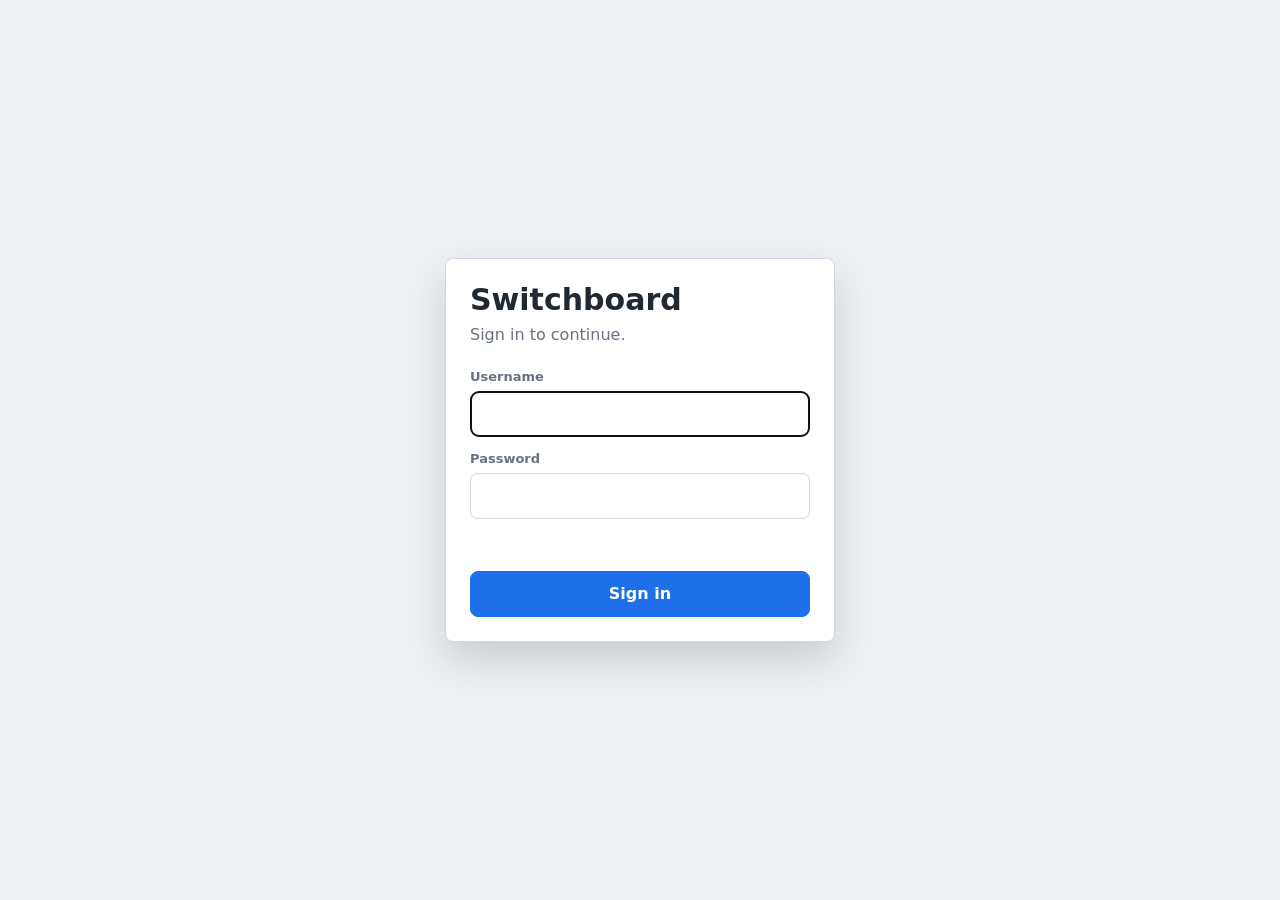
==== static/login.html @ d15391c9 "Add authentication and environment variable management features - Implemented password hashing and v" ====
<!doctype html>
<html lang="en">
  <head>
    <meta charset="utf-8" />
    <meta name="viewport" content="width=device-width, initial-scale=1, viewport-fit=cover" />
    <meta name="theme-color" content="#e6e8eb" />
    <title>Sign in - Switchboard</title>
    <style>
      :root {
        color-scheme: light dark;
        --bg: #eef1f4;
        --panel: #ffffff;
        --ink: #202832;
        --muted: #667281;
        --line: #cfd6df;
        --accent: #1f6feb;
        --danger: #b42318;
      }

      @media (prefers-color-scheme: dark) {
        :root {
          --bg: #0c1117;
          --panel: #151c24;
          --ink: #f2f6fb;
          --muted: #a9b4c2;
          --line: #2c3745;
          --accent: #58a6ff;
          --danger: #ff8a8a;
        }
      }

      * {
        box-sizing: border-box;
      }

      body {
        min-height: 100dvh;
        margin: 0;
        display: grid;
        place-items: center;
        background: var(--bg);
        color: var(--ink);
        font-family:
          Inter, ui-sans-serif, system-ui, -apple-system, BlinkMacSystemFont, "Segoe UI", sans-serif;
        padding: 22px;
      }

      main {
        width: min(390px, 100%);
        border: 1px solid var(--line);
        border-radius: 8px;
        background: var(--panel);
        padding: 24px;
        box-shadow: 0 18px 40px rgba(15, 23, 42, 0.16);
      }

      h1 {
        margin: 0;
        font-size: 30px;
        line-height: 1.1;
      }

      p {
        margin: 8px 0 22px;
        color: var(--muted);
        line-height: 1.4;
      }

      form {
        display: grid;
        gap: 14px;
      }

      label {
        display: grid;
        gap: 7px;
        color: var(--muted);
        font-size: 13px;
        font-weight: 750;
      }

      input,
      button {
        min-height: 46px;
        border: 1px solid var(--line);
        border-radius: 8px;
        font: inherit;
      }

      input {
        width: 100%;
        background: transparent;
        color: var(--ink);
        padding: 0 12px;
      }

      button {
        margin-top: 4px;
        background: var(--accent);
        border-color: var(--accent);
        color: white;
        font-weight: 850;
        cursor: pointer;
      }

      button:disabled {
        cursor: wait;
        opacity: 0.7;
      }

      .error {
        min-height: 20px;
        color: var(--danger);
        font-size: 13px;
        font-weight: 750;
      }

      .hint {
        margin: -6px 0 0;
        color: var(--muted);
        font-size: 13px;
        line-height: 1.4;
      }

      [hidden] {
        display: none !important;
      }
    </style>
  </head>
  <body>
    <main>
      <h1>Switchboard</h1>
      <p id="intro">Sign in to continue.</p>
      <form id="loginForm" method="post" action="/api/auth/login">
        <input id="next" name="next" type="hidden" value="/" />
        <label>
          Username
          <input id="username" name="username" type="text" autocomplete="username" required autofocus />
        </label>
        <label>
          Password
          <input id="password" name="password" type="password" autocomplete="current-password" required />
        </label>
        <label id="confirmField" hidden>
          Confirm password
          <input id="confirmPassword" name="confirm_password" type="password" autocomplete="new-password" />
        </label>
        <label id="twoFactorField" hidden>
          Authenticator code
          <input
            id="secondFactor"
            name="second_factor"
            type="text"
            autocomplete="one-time-code"
            autocapitalize="characters"
            spellcheck="false"
            placeholder="123456 or backup code"
          />
        </label>
        <p class="hint" id="twoFactorHint" hidden>Use your authenticator app, or one of your saved backup codes.</p>
        <div class="error" id="error" role="alert" aria-live="polite"></div>
        <button id="submit" type="submit">Sign in</button>
      </form>
    </main>
    <script>
      const form = document.querySelector("#loginForm");
      const error = document.querySelector("#error");
      const button = document.querySelector("#submit");
      const title = document.querySelector("h1");
      const intro = document.querySelector("#intro");
      const confirmField = document.querySelector("#confirmField");
      const confirmPassword = document.querySelector("#confirmPassword");
      const twoFactorField = document.querySelector("#twoFactorField");
      const twoFactorHint = document.querySelector("#twoFactorHint");
      const secondFactor = document.querySelector("#secondFactor");
      const params = new URLSearchParams(window.location.search);
      const next = params.get("next") || "/";
      const setupMode = params.get("setup") === "1";
      form.next.value = next.startsWith("/") ? next : "/";
      const showTwoFactor = () => {
        twoFactorField.hidden = false;
        twoFactorHint.hidden = false;
        secondFactor.required = true;
        button.textContent = "Verify";
      };
      if (setupMode) {
        title.textContent = "Create your account";
        intro.textContent = "Choose the username and password for this Switchboard.";
        button.textContent = "Create account";
        form.action = "/api/auth/setup";
        form.password.autocomplete = "new-password";
        confirmField.hidden = false;
        confirmPassword.required = true;
      }
      if (params.get("error")) {
        error.textContent = params.get("2fa") ? "Sign-in failed. Check the code." : "Sign-in failed. Check the username and password.";
      }
      if (params.get("2fa")) {
        showTwoFactor();
      }
      form.addEventListener("submit", async (event) => {
        event.preventDefault();
        error.textContent = "";
        button.disabled = true;
        try {
          const response = await fetch(setupMode ? "/api/auth/setup" : "/api/auth/login", {
            method: "POST",
            headers: { "Content-Type": "application/json" },
            body: JSON.stringify({
              username: form.username.value,
              password: form.password.value,
              confirm_password: form.confirm_password?.value || "",
              second_factor: form.second_factor.value,
              next: form.next.value,
            }),
          });
          const payload = await response.json().catch(() => ({}));
          if (payload.two_factor_required) {
            showTwoFactor();
            error.textContent = "Enter your authenticator code or a backup code.";
            button.disabled = false;
            secondFactor.focus();
            return;
          }
          if (!response.ok) {
            throw new Error(payload.error || "Sign-in failed.");
          }
          window.location.href = next.startsWith("/") ? next : "/";
        } catch (err) {
          error.textContent = err.message || "Sign-in failed.";
          if (!twoFactorField.hidden) {
            secondFactor.select();
          }
          button.disabled = false;
        }
      });
    </script>
  </body>
</html>
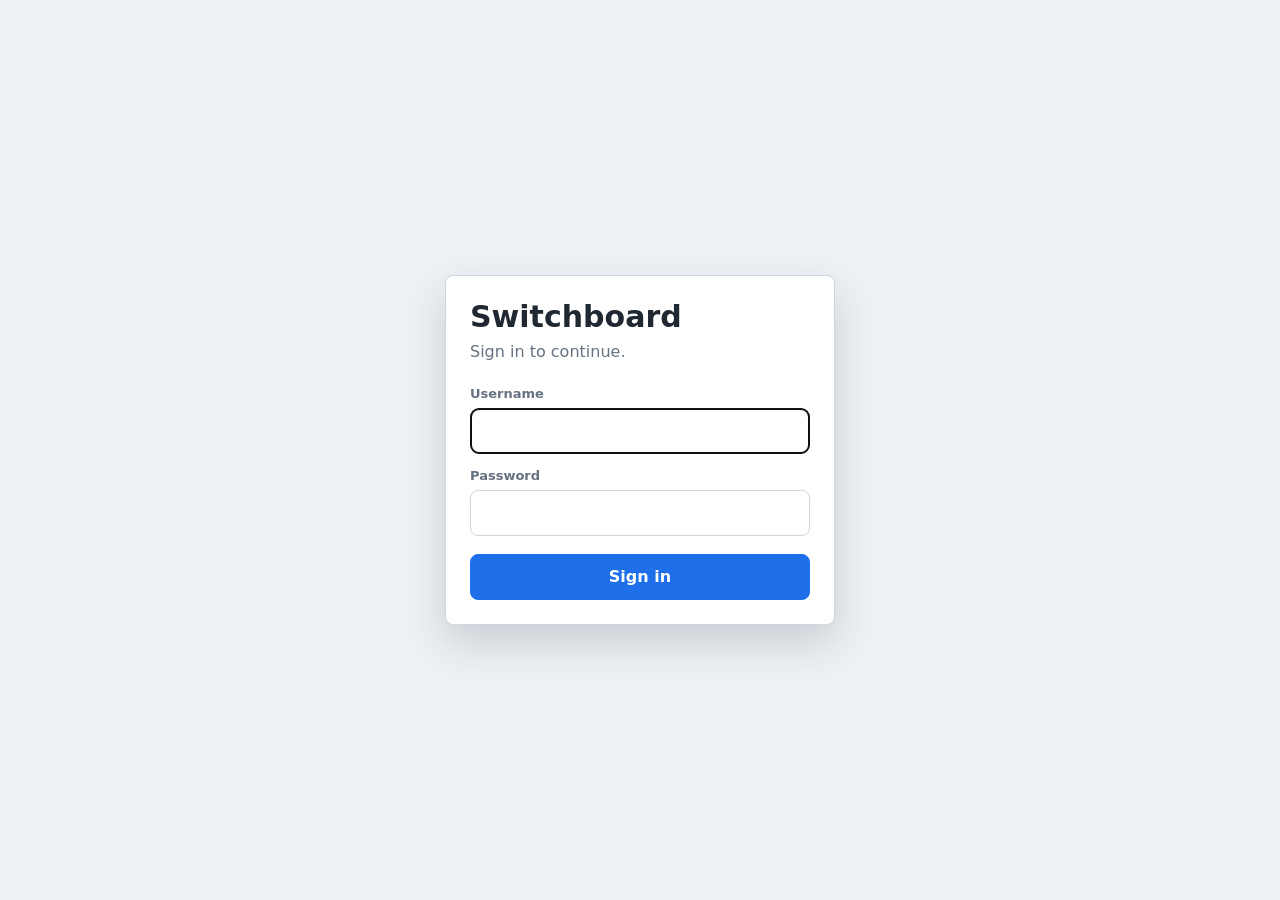
==== commit 9ea91d50: "Add initial metadata and server URL storage functionality - Created short_description.txt for app de" ====
--- a/static/login.html
+++ b/static/login.html
@@ -5,6 +5,10 @@
     <meta name="viewport" content="width=device-width, initial-scale=1, viewport-fit=cover" />
     <meta name="theme-color" content="#e6e8eb" />
     <title>Sign in - Switchboard</title>
+    <link rel="icon" href="/static/favicon.ico?v=a2385ee2" sizes="any" />
+    <link rel="icon" href="/static/favicon.svg?v=a2385ee2" type="image/svg+xml" />
+    <link rel="apple-touch-icon" sizes="180x180" href="/static/apple-touch-icon.png?v=a2385ee2" />
+    <link rel="manifest" href="/static/manifest.webmanifest?v=a2385ee2" />
     <style>
       :root {
         color-scheme: light dark;
@@ -108,8 +112,22 @@
         opacity: 0.7;
       }
 
+      .app-actions {
+        border-top: 1px solid var(--line);
+        display: grid;
+        gap: 8px;
+        margin-top: 18px;
+        padding-top: 16px;
+      }
+
+      .secondary-button {
+        width: 100%;
+        background: transparent;
+        border-color: var(--line);
+        color: var(--ink);
+      }
+
       .error {
-        min-height: 20px;
         color: var(--danger);
         font-size: 13px;
         font-weight: 750;
@@ -120,6 +138,17 @@
         color: var(--muted);
         font-size: 13px;
         line-height: 1.4;
+      }
+
+      .notice {
+        color: var(--muted);
+        font-size: 13px;
+        font-weight: 750;
+      }
+
+      .error:empty,
+      .notice:empty {
+        display: none;
       }
 
       [hidden] {
@@ -159,12 +188,17 @@
         </label>
         <p class="hint" id="twoFactorHint" hidden>Use your authenticator app, or one of your saved backup codes.</p>
         <div class="error" id="error" role="alert" aria-live="polite"></div>
+        <div class="notice" id="notice" role="status" aria-live="polite"></div>
         <button id="submit" type="submit">Sign in</button>
       </form>
+      <div class="app-actions" id="appActions" hidden>
+        <button class="secondary-button" id="switchServerButton" type="button">Switch server</button>
+      </div>
     </main>
     <script>
       const form = document.querySelector("#loginForm");
       const error = document.querySelector("#error");
+      const notice = document.querySelector("#notice");
       const button = document.querySelector("#submit");
       const title = document.querySelector("h1");
       const intro = document.querySelector("#intro");
@@ -173,9 +207,20 @@
       const twoFactorField = document.querySelector("#twoFactorField");
       const twoFactorHint = document.querySelector("#twoFactorHint");
       const secondFactor = document.querySelector("#secondFactor");
+      const appActions = document.querySelector("#appActions");
+      const switchServerButton = document.querySelector("#switchServerButton");
       const params = new URLSearchParams(window.location.search);
       const next = params.get("next") || "/";
       const setupMode = params.get("setup") === "1";
+      const nativeBridge = window.SwitchboardAndroid;
+      const isNativeApp = Boolean(nativeBridge && typeof nativeBridge.showServerUrlDialog === "function");
+      if (isNativeApp) {
+        document.documentElement.dataset.nativeApp = "android";
+        appActions.hidden = false;
+      }
+      switchServerButton.addEventListener("click", () => {
+        nativeBridge?.showServerUrlDialog?.();
+      });
       form.next.value = next.startsWith("/") ? next : "/";
       const showTwoFactor = () => {
         twoFactorField.hidden = false;
@@ -197,10 +242,14 @@
       }
       if (params.get("2fa")) {
         showTwoFactor();
+        if (!params.get("error")) {
+          notice.textContent = "Enter your authenticator code or a backup code.";
+        }
       }
       form.addEventListener("submit", async (event) => {
         event.preventDefault();
         error.textContent = "";
+        notice.textContent = "";
         button.disabled = true;
         try {
           const response = await fetch(setupMode ? "/api/auth/setup" : "/api/auth/login", {
@@ -217,7 +266,7 @@
           const payload = await response.json().catch(() => ({}));
           if (payload.two_factor_required) {
             showTwoFactor();
-            error.textContent = "Enter your authenticator code or a backup code.";
+            notice.textContent = "Enter your authenticator code or a backup code.";
             button.disabled = false;
             secondFactor.focus();
             return;
